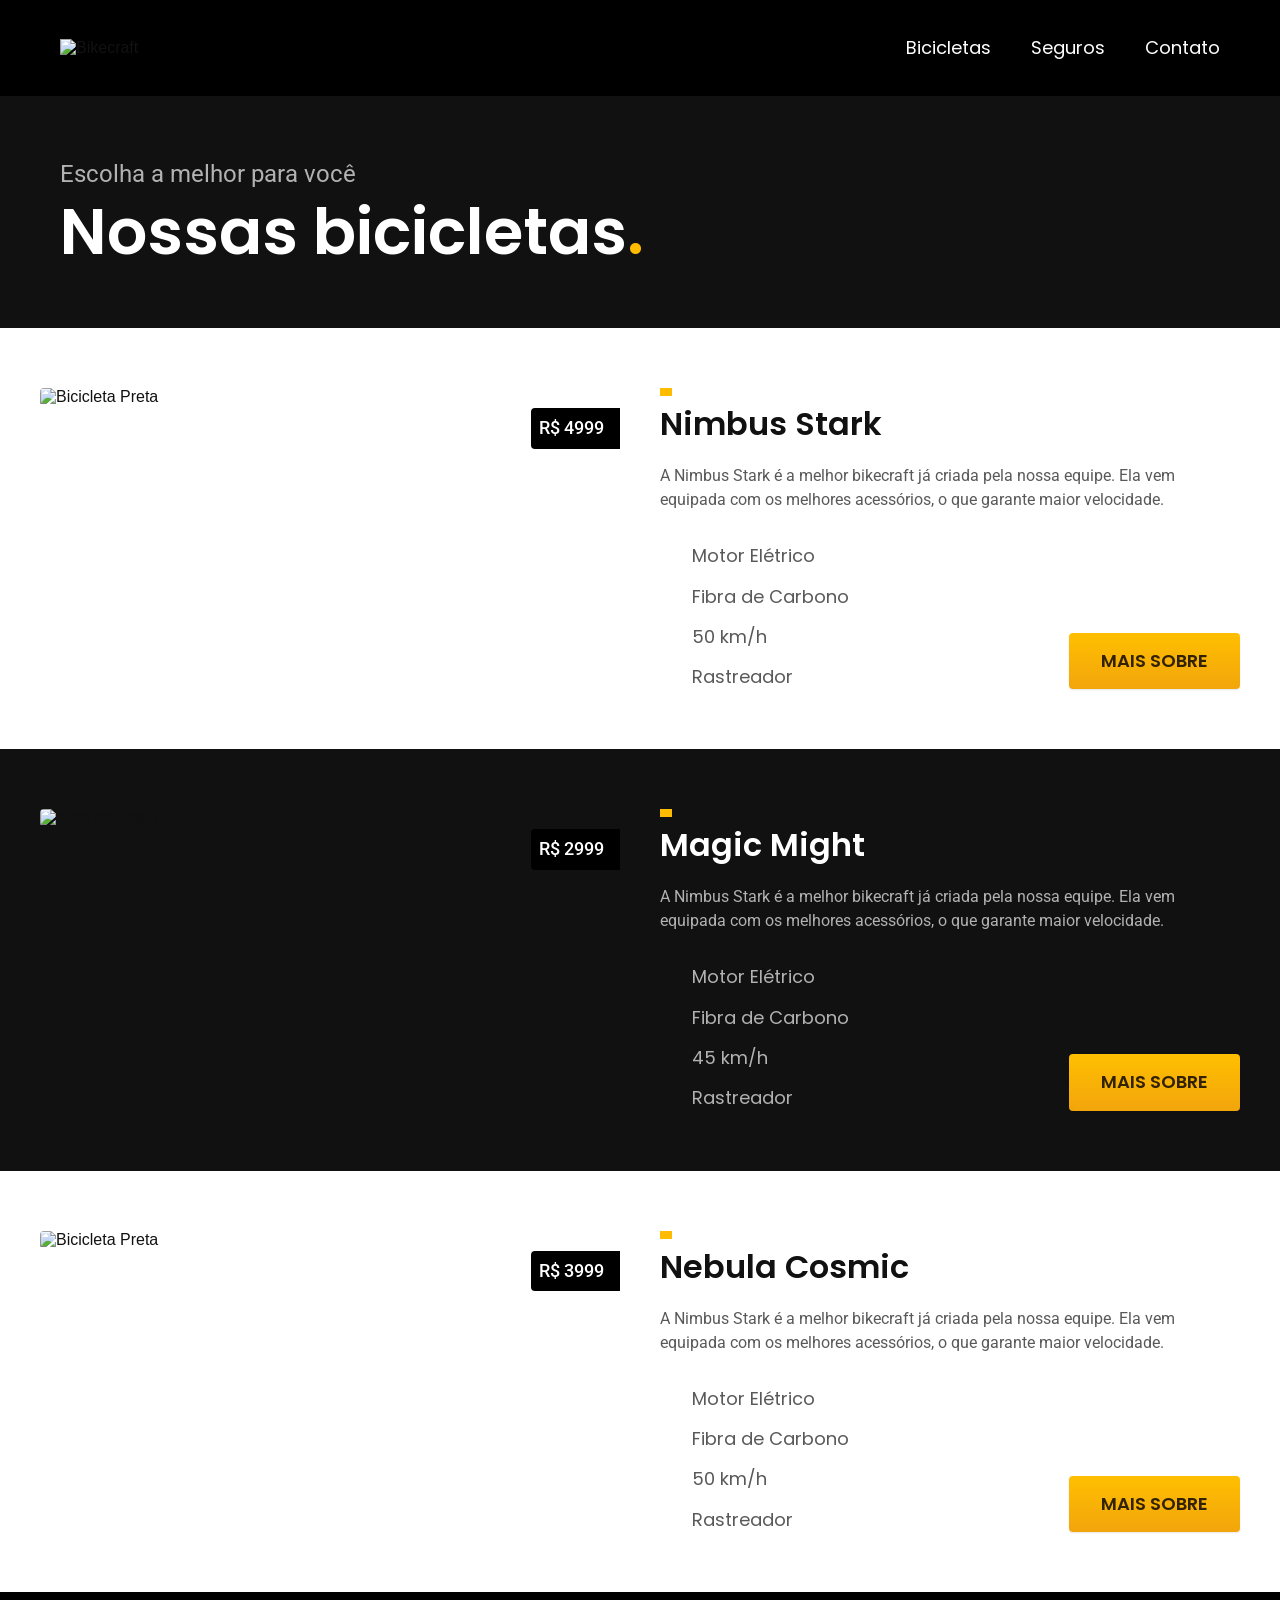
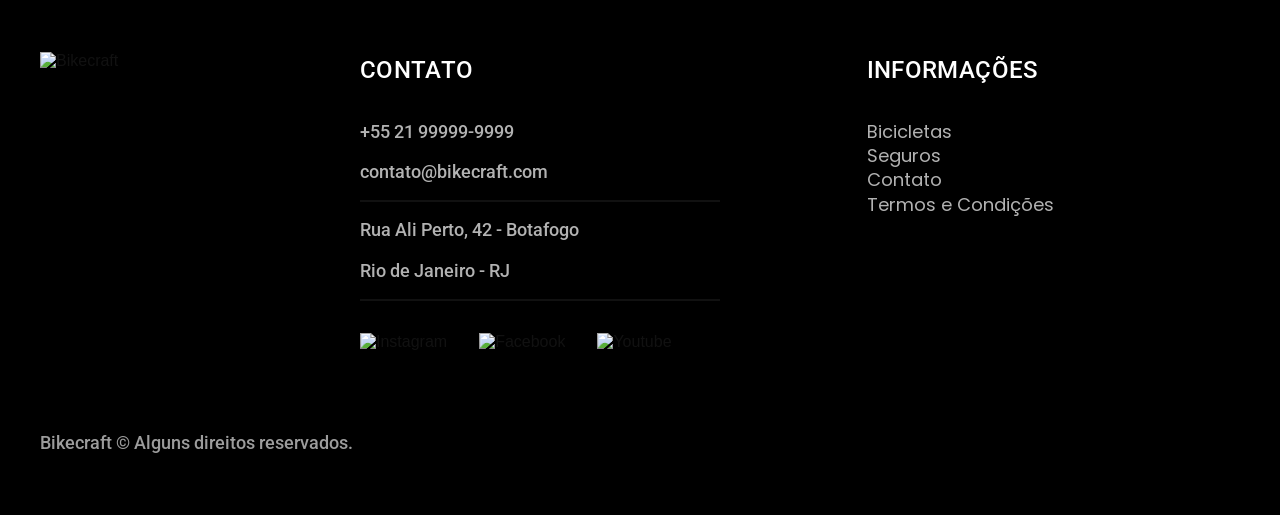
==== bicicletas.html @ 70d0e093 "Adicionado a primeira parte da página bicicletas" ====
<!DOCTYPE html>
<html lang="en">

<head>
    <meta charset="UTF-8">
    <meta name="viewport" content="width=device-width, initial-scale=1.0">
    <meta name="description" content="Termos e Condições">
    <title>Bicicletas | Bikecraft</title>
    <link rel="stylesheet" href="./css/style.css">
    <link rel="preconnect" href="https://fonts.googleapis.com">
    <link rel="preconnect" href="https://fonts.gstatic.com" crossorigin>
    <link
        href="https://fonts.googleapis.com/css2?family=Poppins:wght@400;600&family=Roboto:wght@400;500&family=Merriweather:ital,wght@1,900&display=swap"
        rel="stylesheet">
</head>

<body id="bicicletas">
    <header class="header-bg">
        <div class="header container">
            <a href="./">
                <img src="./img/bikcraft.svg" alt="Bikecraft">
            </a>
            <nav arial-label="primaria">
                <ul class="header-menu font-1-m cor-0">
                    <li><a href="./bicicletas.html">Bicicletas</a></li>
                    <li><a href="./seguros.html">Seguros</a></li>
                    <li><a href="./contato.html">Contato</a></li>
                </ul>
            </nav>
        </div>
    </header>

    <main>
        <div class="titulo-bg">
            <div class="titulo container">
                <p class="font-2-l cor-5">Escolha a melhor para você</p>
                <h1 class="font-1-xxl cor-0">Nossas bicicletas<span class="cor-p1">.</span></h1>
            </div>
        </div>
        <div class="bicicletas container">
            <div class="bicicletas-imagem">
                <img src="./img/bicicletas/nimbus.jpg" alt="Bicicleta Preta">
                <span class="font-2-m cor-0">R$ 4999</span>
            </div>
            <div class="bicicletas-conteudo">
                <h2 class="font-1-xl">Nimbus Stark</h2>
                <p class="font-2-s cor-8">A Nimbus Stark é a melhor bikecraft já criada pela nossa equipe. Ela vem
                    equipada com os melhores acessórios, o que garante maior velocidade.</p>
                <ul class="font-1-m cor-8">
                    <li>
                        <img src="./img/icones/eletrica.svg" alt="">
                        Motor Elétrico
                    </li>
                    <li>
                        <img src="./img/icones/carbono.svg" alt="">
                        Fibra de Carbono
                    </li>
                    <li>
                        <img src="./img/icones/velocidade.svg" alt="">
                        50 km/h
                    </li>
                    <li>
                        <img src="./img/icones/rastreador.svg" alt="">
                        Rastreador
                    </li>
                </ul>
                <a class="botao seta" href="./bicicletas/nimbus.html">Mais Sobre</a>
            </div>
        </div>

        <div class="bicicletas-bg">
            <div class="bicicletas container">
                <div class="bicicletas-imagem">
                    <img src="./img/bicicletas/magic.jpg" alt="Bicicleta Preta">
                    <span class="font-2-m cor-0">R$ 2999</span>
                </div>
                <div class="bicicletas-conteudo">
                    <h2 class="font-1-xl cor-0">Magic Might</h2>
                    <p class="font-2-s cor-5">A Nimbus Stark é a melhor bikecraft já criada pela nossa equipe. Ela vem
                        equipada com os melhores acessórios, o que garante maior velocidade.</p>
                    <ul class="font-1-m cor-5">
                        <li>
                            <img src="./img/icones/eletrica.svg" alt="">
                            Motor Elétrico
                        </li>
                        <li>
                            <img src="./img/icones/carbono.svg" alt="">
                            Fibra de Carbono
                        </li>
                        <li>
                            <img src="./img/icones/velocidade.svg" alt="">
                            45 km/h
                        </li>
                        <li>
                            <img src="./img/icones/rastreador.svg" alt="">
                            Rastreador
                        </li>
                    </ul>
                    <a class="botao seta" href="./bicicletas/magic.html">Mais Sobre</a>
                </div>
            </div>
        </div>

        <div class="bicicletas container">
            <div class="bicicletas-imagem">
                <img src="./img/bicicletas/nebula.jpg" alt="Bicicleta Preta">
                <span class="font-2-m cor-0">R$ 3999</span>
            </div>
            <div class="bicicletas-conteudo">
                <h2 class="font-1-xl">Nebula Cosmic</h2>
                <p class="font-2-s cor-8">A Nimbus Stark é a melhor bikecraft já criada pela nossa equipe. Ela vem
                    equipada com os melhores acessórios, o que garante maior velocidade.</p>
                <ul class="font-1-m cor-8">
                    <li>
                        <img src="./img/icones/eletrica.svg" alt="">
                        Motor Elétrico
                    </li>
                    <li>
                        <img src="./img/icones/carbono.svg" alt="">
                        Fibra de Carbono
                    </li>
                    <li>
                        <img src="./img/icones/velocidade.svg" alt="">
                        50 km/h
                    </li>
                    <li>
                        <img src="./img/icones/rastreador.svg" alt="">
                        Rastreador
                    </li>
                </ul>
                <a class="botao seta" href="./bicicletas/nebula.html">Mais Sobre</a>
            </div>
        </div>
    </main>

    <footer class="footer-bg">
        <div class="footer container">
            <img src="./img/bikcraft.svg" alt="Bikecraft">
            <div class="footer-contato">
                <h3 class="font-2-l-b cor-0">Contato</h3>
                <ul class="font-2-m cor-5">
                    <li><a href="tel:+5521999999999">+55 21 99999-9999</a></li>
                    <li><a href="mailto:contato@bikecraft.com">contato@bikecraft.com</a></li>
                    <li>Rua Ali Perto, 42 - Botafogo</li>
                    <li>Rio de Janeiro - RJ</li>
                </ul>
                <div class="footer-redes">
                    <a href="./"><img src="./img/redes/instagram.svg" alt="Instagram"></a>
                    <a href="./"><img src="./img/redes/facebook.svg" alt="Facebook"></a>
                    <a href="./"><img src="./img/redes/youtube.svg" alt="Youtube"></a>
                </div>
            </div>

            <div class="footer-informacoes">
                <h3 class="font-2-l-b cor-0">Informações</h3>
                <nav>
                    <ul class="font-1-m cor-5">
                        <li><a href="./bicicletas.html">Bicicletas</a></li>
                        <li><a href="./seguros.html">Seguros</a></li>
                        <li><a href="./contato.html">Contato</a></li>
                        <li><a href="./termos.html">Termos e Condições</a></li>
                    </ul>
                </nav>
            </div>
            <p class="footer-copy font-2-m cor-6">Bikecraft © Alguns direitos reservados.</p>
        </div>
    </footer>
</body>

</html>
---- css/style.css ----
@import './global/global.css';
@import './utilidades/tipografia.css';
@import './utilidades/cores.css';
@import './global/header.css';
@import './global/footer.css';

/* Utilidades */
@import './utilidades/componentes.css';

/* Home */
@import './home/introducao.css';
@import './home/tecnologia.css';
@import './home/parceiros.css';
@import './home/depoimento.css';

/* Bicicletas */
@import './bicicletas/bicicletas-listas.css';
@import './bicicletas/bicicletas.css';

/* Seguros */
@import './seguros/seguros.css';

/* Termos */
@import './termos/termos.css';
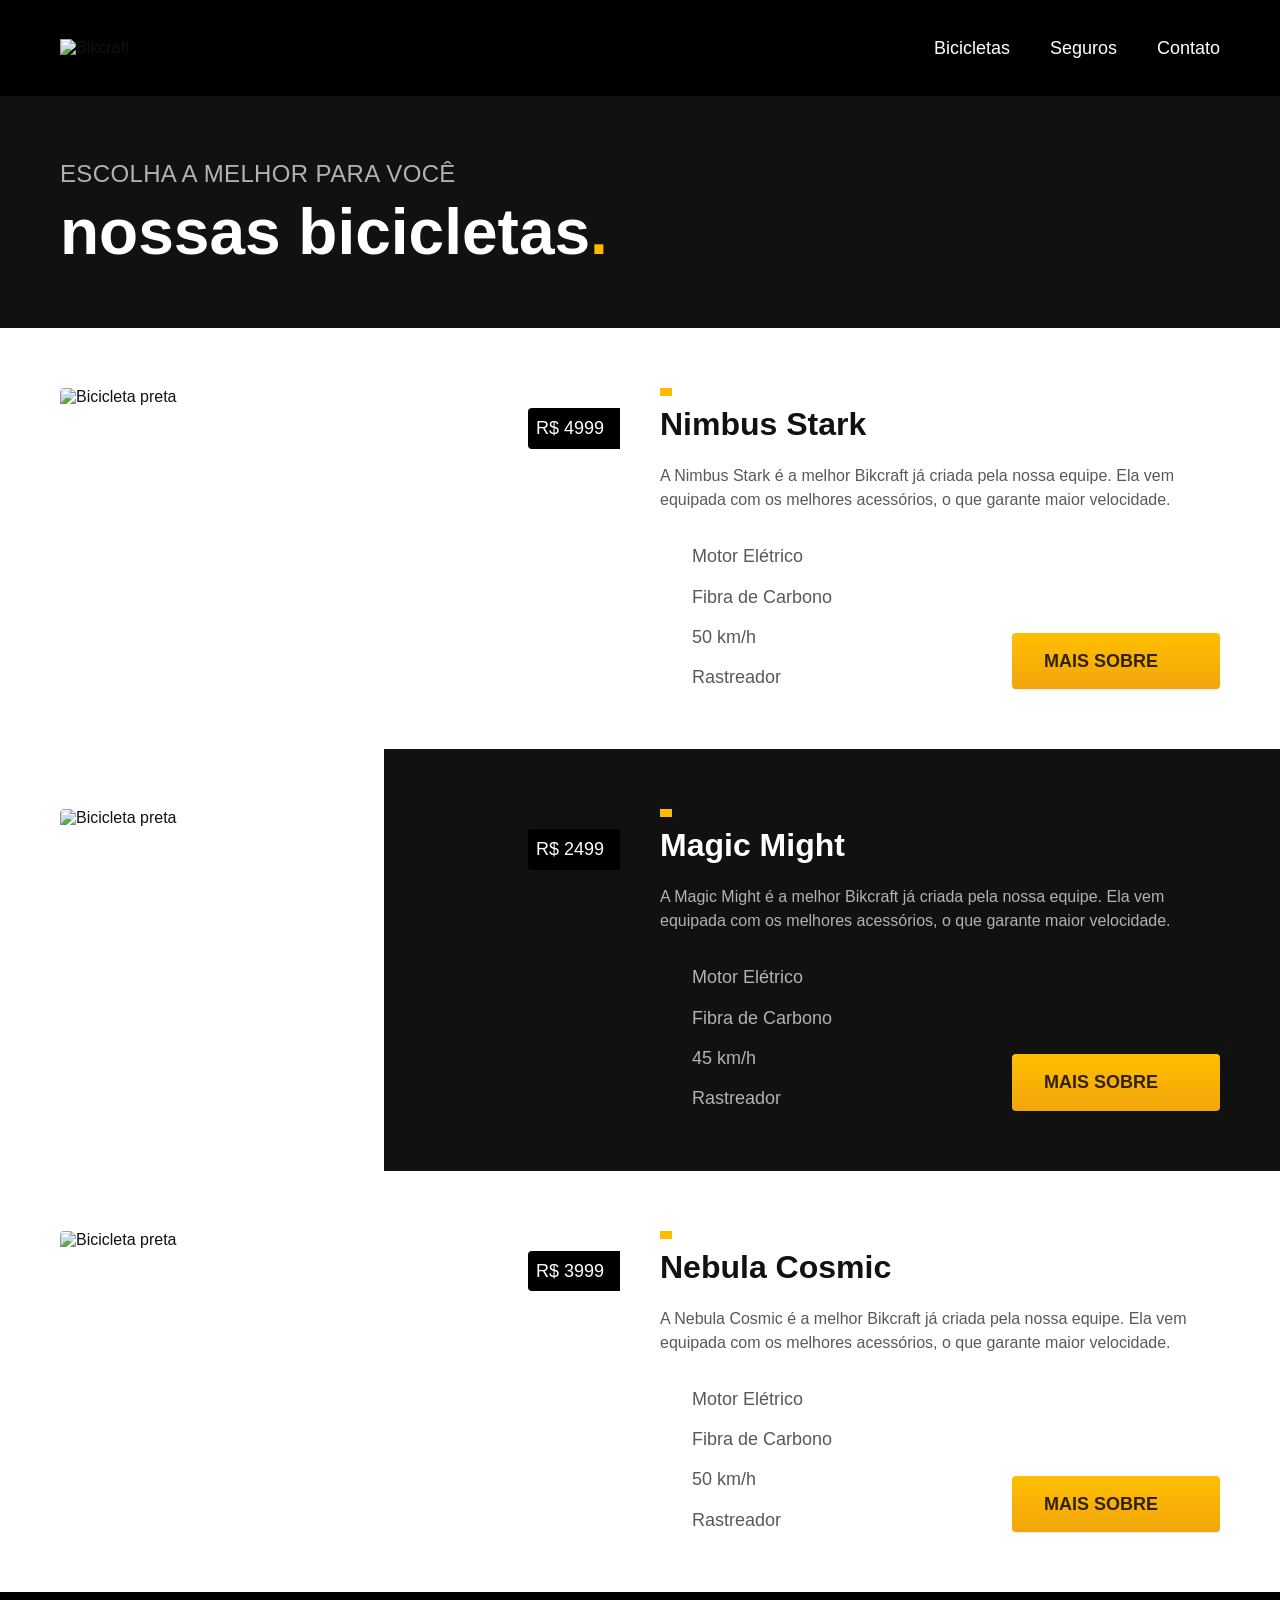
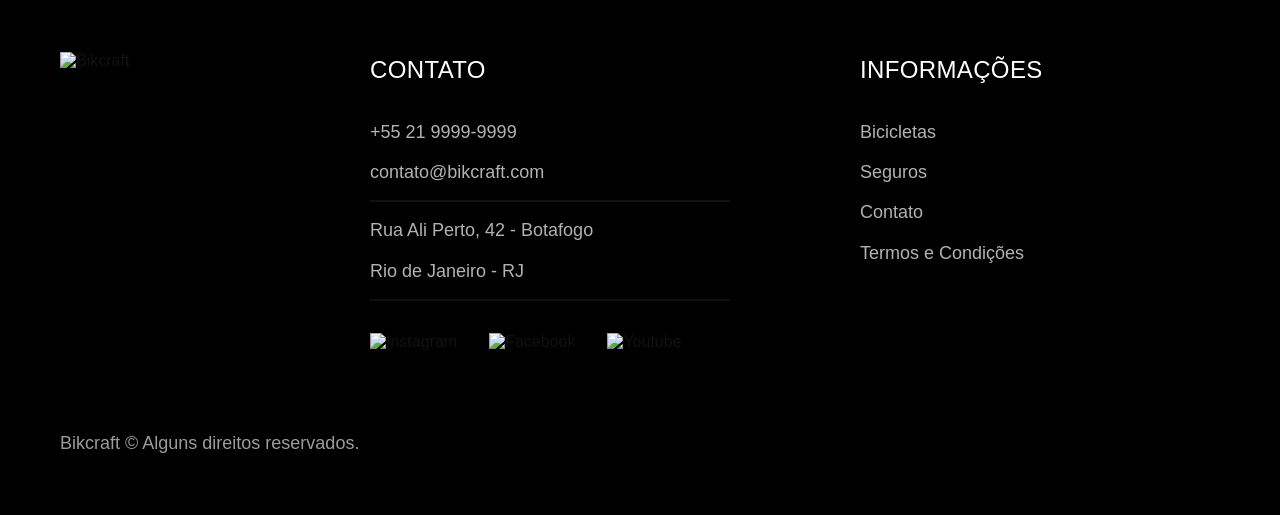
==== commit 181861e6: "Página bicicletas adicionada" ====
--- a/bicicletas.html
+++ b/bicicletas.html
@@ -1,170 +1,172 @@
 <!DOCTYPE html>
-<html lang="en">
+<html lang="pt-br">
 
 <head>
-    <meta charset="UTF-8">
-    <meta name="viewport" content="width=device-width, initial-scale=1.0">
-    <meta name="description" content="Termos e Condições">
-    <title>Bicicletas | Bikecraft</title>
-    <link rel="stylesheet" href="./css/style.css">
-    <link rel="preconnect" href="https://fonts.googleapis.com">
-    <link rel="preconnect" href="https://fonts.gstatic.com" crossorigin>
-    <link
-        href="https://fonts.googleapis.com/css2?family=Poppins:wght@400;600&family=Roboto:wght@400;500&family=Merriweather:ital,wght@1,900&display=swap"
-        rel="stylesheet">
+  <meta charset="UTF-8">
+  <meta name="viewport" content="width=device-width, initial-scale=1.0">
+
+  <title>Bicicletas | Bikcraft</title>
+  <meta name="description" content="Bicicletas">
+
+  <link rel="stylesheet" href="./css/style.css">
 </head>
 
 <body id="bicicletas">
-    <header class="header-bg">
-        <div class="header container">
-            <a href="./">
-                <img src="./img/bikcraft.svg" alt="Bikecraft">
-            </a>
-            <nav arial-label="primaria">
-                <ul class="header-menu font-1-m cor-0">
-                    <li><a href="./bicicletas.html">Bicicletas</a></li>
-                    <li><a href="./seguros.html">Seguros</a></li>
-                    <li><a href="./contato.html">Contato</a></li>
-                </ul>
-            </nav>
+  <header class="header-bg">
+    <div class="header container">
+      <a href="./">
+        <img src="./img/bikcraft.svg" alt="Bikcraft">
+      </a>
+
+      <nav aria-label="primaria">
+        <ul class="header-menu font-1-m cor-0">
+          <li><a href="./bicicletas.html">Bicicletas</a></li>
+          <li><a href="./seguros.html">Seguros</a></li>
+          <li><a href="./contato.html">Contato</a></li>
+        </ul>
+      </nav>
+    </div>
+  </header>
+
+  <main>
+    <div class="titulo-bg">
+      <div class="titulo container">
+        <p class="font-2-l-b cor-5">Escolha a melhor para você</p>
+        <h1 class="font-1-xxl cor-0">nossas bicicletas<span class="cor-p1">.</span></h1>
+      </div>
+    </div>
+
+    <div class="bicicletas container">
+      <div class="bicicletas-imagem">
+        <img src="./img/bicicletas/nimbus.jpg" alt="Bicicleta preta">
+        <span class="font-2-m cor-0">R$ 4999</span>
+      </div>
+      <div class="bicicletas-conteudo">
+        <h2 class="font-1-xl">Nimbus Stark</h2>
+        <p class="font-2-s cor-8">A Nimbus Stark é a melhor Bikcraft já criada pela nossa equipe. Ela vem equipada com os melhores acessórios, o que garante maior velocidade.</p>
+        <ul class="font-1-m cor-8">
+          <li>
+            <img src="./img/icones/eletrica.svg" alt="">
+            Motor Elétrico
+          </li>
+          <li>
+            <img src="./img/icones/carbono.svg" alt="">
+            Fibra de Carbono
+          </li>
+          <li>
+            <img src="./img/icones/velocidade.svg" alt="">
+            50 km/h
+          </li>
+          <li>
+            <img src="./img/icones/rastreador.svg" alt="">
+            Rastreador
+          </li>
+        </ul>
+        <a class="botao seta" href="./bicicletas/nimbus.html">Mais Sobre</a>
+      </div>
+    </div>
+
+    <div class="bicicletas-bg">
+      <div class="bicicletas container">
+        <div class="bicicletas-imagem">
+          <img src="./img/bicicletas/magic.jpg" alt="Bicicleta preta">
+          <span class="font-2-m cor-0">R$ 2499</span>
         </div>
-    </header>
+        <div class="bicicletas-conteudo">
+          <h2 class="font-1-xl cor-0">Magic Might</h2>
+          <p class="font-2-s cor-5">A Magic Might é a melhor Bikcraft já criada pela nossa equipe. Ela vem equipada com os melhores acessórios, o que garante maior velocidade.</p>
+          <ul class="font-1-m cor-5">
+            <li>
+              <img src="./img/icones/eletrica.svg" alt="">
+              Motor Elétrico
+            </li>
+            <li>
+              <img src="./img/icones/carbono.svg" alt="">
+              Fibra de Carbono
+            </li>
+            <li>
+              <img src="./img/icones/velocidade.svg" alt="">
+              45 km/h
+            </li>
+            <li>
+              <img src="./img/icones/rastreador.svg" alt="">
+              Rastreador
+            </li>
+          </ul>
+          <a class="botao seta" href="./bicicletas/magic.html">Mais Sobre</a>
+        </div>
+      </div>
+    </div>
 
-    <main>
-        <div class="titulo-bg">
-            <div class="titulo container">
-                <p class="font-2-l cor-5">Escolha a melhor para você</p>
-                <h1 class="font-1-xxl cor-0">Nossas bicicletas<span class="cor-p1">.</span></h1>
-            </div>
+    <div class="bicicletas container">
+      <div class="bicicletas-imagem">
+        <img src="./img/bicicletas/nebula.jpg" alt="Bicicleta preta">
+        <span class="font-2-m cor-0">R$ 3999</span>
+      </div>
+      <div class="bicicletas-conteudo">
+        <h2 class="font-1-xl">Nebula Cosmic</h2>
+        <p class="font-2-s cor-8">A Nebula Cosmic é a melhor Bikcraft já criada pela nossa equipe. Ela vem equipada com os melhores acessórios, o que garante maior velocidade.</p>
+        <ul class="font-1-m cor-8">
+          <li>
+            <img src="./img/icones/eletrica.svg" alt="">
+            Motor Elétrico
+          </li>
+          <li>
+            <img src="./img/icones/carbono.svg" alt="">
+            Fibra de Carbono
+          </li>
+          <li>
+            <img src="./img/icones/velocidade.svg" alt="">
+            50 km/h
+          </li>
+          <li>
+            <img src="./img/icones/rastreador.svg" alt="">
+            Rastreador
+          </li>
+        </ul>
+        <a class="botao seta" href="./bicicletas/nebula.html">Mais Sobre</a>
+      </div>
+    </div>
+
+  </main>
+
+  <footer class="footer-bg">
+    <div class="footer container">
+      <img src="./img/bikcraft.svg" alt="Bikcraft">
+      <div class="footer-contato">
+        <h3 class="font-2-l-b cor-0">Contato</h3>
+        <ul class="font-2-m cor-5">
+          <li><a href="tel:+552199999999">+55 21 9999-9999</a></li>
+          <li><a href="mailto:contato@bikcraft.com">contato@bikcraft.com</a></li>
+          <li>Rua Ali Perto, 42 - Botafogo</li>
+          <li>Rio de Janeiro - RJ</li>
+        </ul>
+        <div class="footer-redes">
+          <a href="./">
+            <img src="./img/redes/instagram.svg" alt="Instagram">
+          </a>
+          <a href="./">
+            <img src="./img/redes/facebook.svg" alt="Facebook">
+          </a>
+          <a href="./">
+            <img src="./img/redes/youtube.svg" alt="Youtube">
+          </a>
         </div>
-        <div class="bicicletas container">
-            <div class="bicicletas-imagem">
-                <img src="./img/bicicletas/nimbus.jpg" alt="Bicicleta Preta">
-                <span class="font-2-m cor-0">R$ 4999</span>
-            </div>
-            <div class="bicicletas-conteudo">
-                <h2 class="font-1-xl">Nimbus Stark</h2>
-                <p class="font-2-s cor-8">A Nimbus Stark é a melhor bikecraft já criada pela nossa equipe. Ela vem
-                    equipada com os melhores acessórios, o que garante maior velocidade.</p>
-                <ul class="font-1-m cor-8">
-                    <li>
-                        <img src="./img/icones/eletrica.svg" alt="">
-                        Motor Elétrico
-                    </li>
-                    <li>
-                        <img src="./img/icones/carbono.svg" alt="">
-                        Fibra de Carbono
-                    </li>
-                    <li>
-                        <img src="./img/icones/velocidade.svg" alt="">
-                        50 km/h
-                    </li>
-                    <li>
-                        <img src="./img/icones/rastreador.svg" alt="">
-                        Rastreador
-                    </li>
-                </ul>
-                <a class="botao seta" href="./bicicletas/nimbus.html">Mais Sobre</a>
-            </div>
-        </div>
-
-        <div class="bicicletas-bg">
-            <div class="bicicletas container">
-                <div class="bicicletas-imagem">
-                    <img src="./img/bicicletas/magic.jpg" alt="Bicicleta Preta">
-                    <span class="font-2-m cor-0">R$ 2999</span>
-                </div>
-                <div class="bicicletas-conteudo">
-                    <h2 class="font-1-xl cor-0">Magic Might</h2>
-                    <p class="font-2-s cor-5">A Nimbus Stark é a melhor bikecraft já criada pela nossa equipe. Ela vem
-                        equipada com os melhores acessórios, o que garante maior velocidade.</p>
-                    <ul class="font-1-m cor-5">
-                        <li>
-                            <img src="./img/icones/eletrica.svg" alt="">
-                            Motor Elétrico
-                        </li>
-                        <li>
-                            <img src="./img/icones/carbono.svg" alt="">
-                            Fibra de Carbono
-                        </li>
-                        <li>
-                            <img src="./img/icones/velocidade.svg" alt="">
-                            45 km/h
-                        </li>
-                        <li>
-                            <img src="./img/icones/rastreador.svg" alt="">
-                            Rastreador
-                        </li>
-                    </ul>
-                    <a class="botao seta" href="./bicicletas/magic.html">Mais Sobre</a>
-                </div>
-            </div>
-        </div>
-
-        <div class="bicicletas container">
-            <div class="bicicletas-imagem">
-                <img src="./img/bicicletas/nebula.jpg" alt="Bicicleta Preta">
-                <span class="font-2-m cor-0">R$ 3999</span>
-            </div>
-            <div class="bicicletas-conteudo">
-                <h2 class="font-1-xl">Nebula Cosmic</h2>
-                <p class="font-2-s cor-8">A Nimbus Stark é a melhor bikecraft já criada pela nossa equipe. Ela vem
-                    equipada com os melhores acessórios, o que garante maior velocidade.</p>
-                <ul class="font-1-m cor-8">
-                    <li>
-                        <img src="./img/icones/eletrica.svg" alt="">
-                        Motor Elétrico
-                    </li>
-                    <li>
-                        <img src="./img/icones/carbono.svg" alt="">
-                        Fibra de Carbono
-                    </li>
-                    <li>
-                        <img src="./img/icones/velocidade.svg" alt="">
-                        50 km/h
-                    </li>
-                    <li>
-                        <img src="./img/icones/rastreador.svg" alt="">
-                        Rastreador
-                    </li>
-                </ul>
-                <a class="botao seta" href="./bicicletas/nebula.html">Mais Sobre</a>
-            </div>
-        </div>
-    </main>
-
-    <footer class="footer-bg">
-        <div class="footer container">
-            <img src="./img/bikcraft.svg" alt="Bikecraft">
-            <div class="footer-contato">
-                <h3 class="font-2-l-b cor-0">Contato</h3>
-                <ul class="font-2-m cor-5">
-                    <li><a href="tel:+5521999999999">+55 21 99999-9999</a></li>
-                    <li><a href="mailto:contato@bikecraft.com">contato@bikecraft.com</a></li>
-                    <li>Rua Ali Perto, 42 - Botafogo</li>
-                    <li>Rio de Janeiro - RJ</li>
-                </ul>
-                <div class="footer-redes">
-                    <a href="./"><img src="./img/redes/instagram.svg" alt="Instagram"></a>
-                    <a href="./"><img src="./img/redes/facebook.svg" alt="Facebook"></a>
-                    <a href="./"><img src="./img/redes/youtube.svg" alt="Youtube"></a>
-                </div>
-            </div>
-
-            <div class="footer-informacoes">
-                <h3 class="font-2-l-b cor-0">Informações</h3>
-                <nav>
-                    <ul class="font-1-m cor-5">
-                        <li><a href="./bicicletas.html">Bicicletas</a></li>
-                        <li><a href="./seguros.html">Seguros</a></li>
-                        <li><a href="./contato.html">Contato</a></li>
-                        <li><a href="./termos.html">Termos e Condições</a></li>
-                    </ul>
-                </nav>
-            </div>
-            <p class="footer-copy font-2-m cor-6">Bikecraft © Alguns direitos reservados.</p>
-        </div>
-    </footer>
+      </div>
+      <div class="footer-informacoes">
+        <h3 class="font-2-l-b cor-0">Informações</h3>
+        <nav>
+          <ul class="font-1-m cor-5">
+            <li><a href="./bicicletas.html">Bicicletas</a></li>
+            <li><a href="./seguros.html">Seguros</a></li>
+            <li><a href="./contato.html">Contato</a></li>
+            <li><a href="./termos.html">Termos e Condições</a></li>
+          </ul>
+        </nav>
+      </div>
+      <p class="footer-copy font-2-m cor-6">Bikcraft © Alguns direitos reservados.</p>
+    </div>
+  </footer>
 </body>
 
 </html>
--- a/css/style.css
+++ b/css/style.css
@@ -1,24 +1,25 @@
-@import './global/global.css';
-@import './utilidades/tipografia.css';
-@import './utilidades/cores.css';
-@import './global/header.css';
-@import './global/footer.css';
+@import "./global/global.css";
+@import "./utilidades/tipografia.css";
+@import "./utilidades/cores.css";
+
+@import "./global/header.css";
+@import "./global/footer.css";
 
 /* Utilidades */
-@import './utilidades/componentes.css';
+@import "./utilidades/componentes.css";
 
 /* Home */
-@import './home/introducao.css';
-@import './home/tecnologia.css';
-@import './home/parceiros.css';
-@import './home/depoimento.css';
+@import "./home/introducao.css";
+@import "./home/tecnologia.css";
+@import "./home/parceiros.css";
+@import "./home/depoimento.css";
 
 /* Bicicletas */
-@import './bicicletas/bicicletas-listas.css';
-@import './bicicletas/bicicletas.css';
+@import "./bicicletas/bicicletas-lista.css";
+@import "./bicicletas/bicicletas.css";
 
 /* Seguros */
-@import './seguros/seguros.css';
+@import "./seguros/seguros.css";
 
 /* Termos */
-@import './termos/termos.css';+@import "./termos/termos.css";
